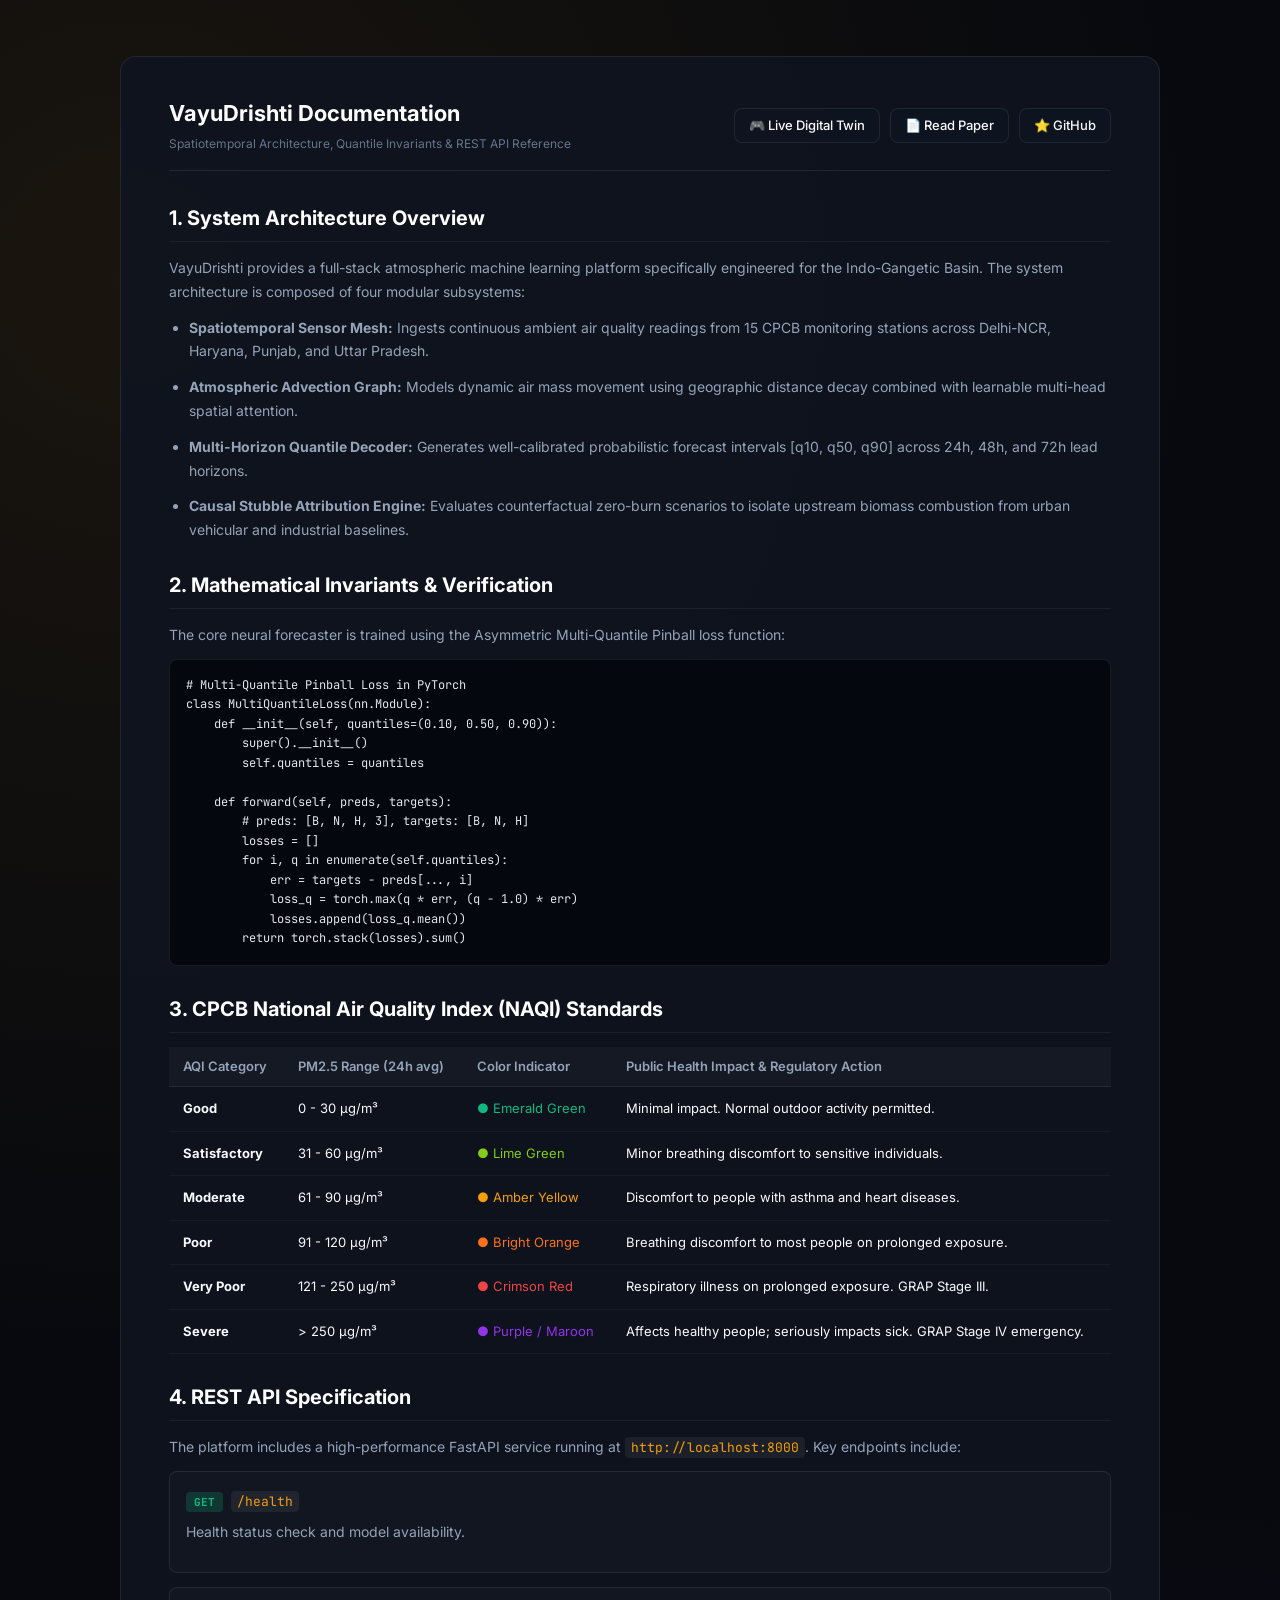
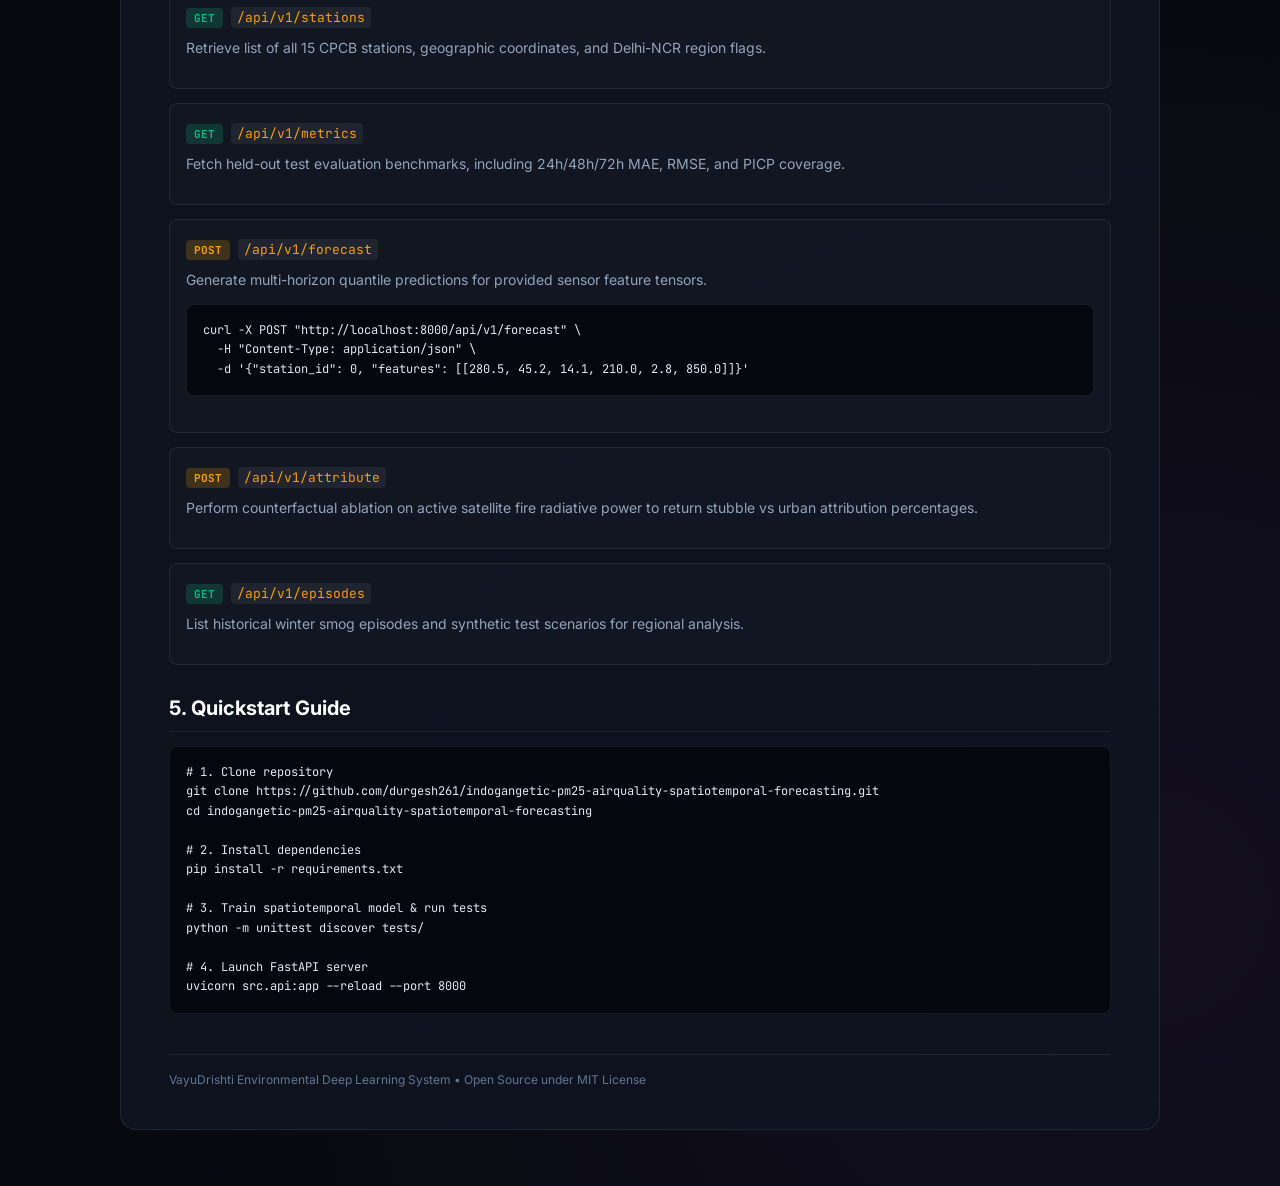
==== dashboard/docs.html @ 5406b661 "feat: add interactive digital twin simulation, paper manuscript, docs and GitHub Pages deployment" ====
<!DOCTYPE html>
<html lang="en">
<head>
  <meta charset="UTF-8">
  <meta name="viewport" content="width=device-width, initial-scale=1.0">
  <title>VayuDrishti: System Architecture & API Documentation</title>
  <link rel="preconnect" href="https://fonts.googleapis.com">
  <link rel="preconnect" href="https://fonts.gstatic.com" crossorigin>
  <link href="https://fonts.googleapis.com/css2?family=Inter:wght@400;500;600;700&family=JetBrains+Mono:wght@400;600&display=swap" rel="stylesheet">
  <link rel="stylesheet" href="styles.css">
  <style>
    .docs-container {
      max-width: 1040px;
      margin: 32px auto;
      background: var(--bg-card);
      border: 1px solid var(--border-card);
      border-radius: 16px;
      padding: 40px 48px;
    }
    .docs-nav {
      display: flex;
      justify-content: space-between;
      align-items: center;
      margin-bottom: 32px;
      padding-bottom: 16px;
      border-bottom: 1px solid var(--border-card);
    }
    h2 {
      font-size: 20px;
      font-weight: 700;
      color: #ffffff;
      margin: 28px 0 14px 0;
      border-bottom: 1px solid rgba(255,255,255,0.06);
      padding-bottom: 8px;
    }
    p, li {
      font-size: 14px;
      color: var(--text-muted);
      line-height: 1.7;
      margin-bottom: 12px;
    }
    ul {
      margin-left: 20px;
      margin-bottom: 16px;
    }
    code {
      font-family: var(--font-mono);
      background: rgba(255,255,255,0.06);
      padding: 2px 6px;
      border-radius: 4px;
      color: var(--accent-amber);
      font-size: 13px;
    }
    pre {
      background: #04070d;
      border: 1px solid var(--border-card);
      border-radius: 8px;
      padding: 16px;
      overflow-x: auto;
      margin-bottom: 20px;
    }
    pre code {
      background: none;
      padding: 0;
      color: #e2e8f0;
      font-size: 12px;
    }
    .endpoint-card {
      background: rgba(255, 255, 255, 0.02);
      border: 1px solid var(--border-card);
      border-radius: 8px;
      padding: 16px;
      margin-bottom: 14px;
    }
    .method-tag {
      font-family: var(--font-mono);
      font-size: 11px;
      font-weight: 700;
      padding: 3px 8px;
      border-radius: 4px;
      margin-right: 8px;
    }
    .method-get { background: rgba(16, 185, 129, 0.2); color: var(--accent-green); }
    .method-post { background: rgba(245, 158, 11, 0.2); color: var(--accent-amber); }
  </style>
</head>
<body>
  <div class="docs-container">
    <div class="docs-nav">
      <div>
        <h1 style="font-size: 22px; color: #fff;">VayuDrishti Documentation</h1>
        <span style="font-size: 12px; color: var(--text-dim);">Spatiotemporal Architecture, Quantile Invariants & REST API Reference</span>
      </div>
      <div style="display: flex; gap: 10px;">
        <a href="index.html" class="btn-link">🎮 Live Digital Twin</a>
        <a href="paper.html" class="btn-link">📄 Read Paper</a>
        <a href="https://github.com/durgesh261/indogangetic-pm25-airquality-spatiotemporal-forecasting" class="btn-link" target="_blank">⭐ GitHub</a>
      </div>
    </div>

    <h2>1. System Architecture Overview</h2>
    <p>
      VayuDrishti provides a full-stack atmospheric machine learning platform specifically engineered for the Indo-Gangetic Basin. The system architecture is composed of four modular subsystems:
    </p>
    <ul>
      <li><strong>Spatiotemporal Sensor Mesh:</strong> Ingests continuous ambient air quality readings from 15 CPCB monitoring stations across Delhi-NCR, Haryana, Punjab, and Uttar Pradesh.</li>
      <li><strong>Atmospheric Advection Graph:</strong> Models dynamic air mass movement using geographic distance decay combined with learnable multi-head spatial attention.</li>
      <li><strong>Multi-Horizon Quantile Decoder:</strong> Generates well-calibrated probabilistic forecast intervals [q10, q50, q90] across 24h, 48h, and 72h lead horizons.</li>
      <li><strong>Causal Stubble Attribution Engine:</strong> Evaluates counterfactual zero-burn scenarios to isolate upstream biomass combustion from urban vehicular and industrial baselines.</li>
    </ul>

    <h2>2. Mathematical Invariants & Verification</h2>
    <p>
      The core neural forecaster is trained using the Asymmetric Multi-Quantile Pinball loss function:
    </p>
    <pre><code># Multi-Quantile Pinball Loss in PyTorch
class MultiQuantileLoss(nn.Module):
    def __init__(self, quantiles=(0.10, 0.50, 0.90)):
        super().__init__()
        self.quantiles = quantiles

    def forward(self, preds, targets):
        # preds: [B, N, H, 3], targets: [B, N, H]
        losses = []
        for i, q in enumerate(self.quantiles):
            err = targets - preds[..., i]
            loss_q = torch.max(q * err, (q - 1.0) * err)
            losses.append(loss_q.mean())
        return torch.stack(losses).sum()</code></pre>

    <h2>3. CPCB National Air Quality Index (NAQI) Standards</h2>
    <div class="table-wrapper" style="margin-bottom: 20px;">
      <table>
        <thead>
          <tr>
            <th>AQI Category</th>
            <th>PM2.5 Range (24h avg)</th>
            <th>Color Indicator</th>
            <th>Public Health Impact & Regulatory Action</th>
          </tr>
        </thead>
        <tbody>
          <tr>
            <td><strong>Good</strong></td>
            <td>0 - 30 µg/m³</td>
            <td><span style="color: #10b981;">● Emerald Green</span></td>
            <td>Minimal impact. Normal outdoor activity permitted.</td>
          </tr>
          <tr>
            <td><strong>Satisfactory</strong></td>
            <td>31 - 60 µg/m³</td>
            <td><span style="color: #84cc16;">● Lime Green</span></td>
            <td>Minor breathing discomfort to sensitive individuals.</td>
          </tr>
          <tr>
            <td><strong>Moderate</strong></td>
            <td>61 - 90 µg/m³</td>
            <td><span style="color: #f59e0b;">● Amber Yellow</span></td>
            <td>Discomfort to people with asthma and heart diseases.</td>
          </tr>
          <tr>
            <td><strong>Poor</strong></td>
            <td>91 - 120 µg/m³</td>
            <td><span style="color: #f97316;">● Bright Orange</span></td>
            <td>Breathing discomfort to most people on prolonged exposure.</td>
          </tr>
          <tr>
            <td><strong>Very Poor</strong></td>
            <td>121 - 250 µg/m³</td>
            <td><span style="color: #ef4444;">● Crimson Red</span></td>
            <td>Respiratory illness on prolonged exposure. GRAP Stage III.</td>
          </tr>
          <tr>
            <td><strong>Severe</strong></td>
            <td>&gt; 250 µg/m³</td>
            <td><span style="color: #9333ea;">● Purple / Maroon</span></td>
            <td>Affects healthy people; seriously impacts sick. GRAP Stage IV emergency.</td>
          </tr>
        </tbody>
      </table>
    </div>

    <h2>4. REST API Specification</h2>
    <p>
      The platform includes a high-performance FastAPI service running at <code>http://localhost:8000</code>. Key endpoints include:
    </p>

    <div class="endpoint-card">
      <div><span class="method-tag method-get">GET</span><code>/health</code></div>
      <p style="margin-top: 8px;">Health status check and model availability.</p>
    </div>

    <div class="endpoint-card">
      <div><span class="method-tag method-get">GET</span><code>/api/v1/stations</code></div>
      <p style="margin-top: 8px;">Retrieve list of all 15 CPCB stations, geographic coordinates, and Delhi-NCR region flags.</p>
    </div>

    <div class="endpoint-card">
      <div><span class="method-tag method-get">GET</span><code>/api/v1/metrics</code></div>
      <p style="margin-top: 8px;">Fetch held-out test evaluation benchmarks, including 24h/48h/72h MAE, RMSE, and PICP coverage.</p>
    </div>

    <div class="endpoint-card">
      <div><span class="method-tag method-post">POST</span><code>/api/v1/forecast</code></div>
      <p style="margin-top: 8px;">Generate multi-horizon quantile predictions for provided sensor feature tensors.</p>
      <pre><code>curl -X POST "http://localhost:8000/api/v1/forecast" \
  -H "Content-Type: application/json" \
  -d '{"station_id": 0, "features": [[280.5, 45.2, 14.1, 210.0, 2.8, 850.0]]}'</code></pre>
    </div>

    <div class="endpoint-card">
      <div><span class="method-tag method-post">POST</span><code>/api/v1/attribute</code></div>
      <p style="margin-top: 8px;">Perform counterfactual ablation on active satellite fire radiative power to return stubble vs urban attribution percentages.</p>
    </div>

    <div class="endpoint-card">
      <div><span class="method-tag method-get">GET</span><code>/api/v1/episodes</code></div>
      <p style="margin-top: 8px;">List historical winter smog episodes and synthetic test scenarios for regional analysis.</p>
    </div>

    <h2>5. Quickstart Guide</h2>
    <pre><code># 1. Clone repository
git clone https://github.com/durgesh261/indogangetic-pm25-airquality-spatiotemporal-forecasting.git
cd indogangetic-pm25-airquality-spatiotemporal-forecasting

# 2. Install dependencies
pip install -r requirements.txt

# 3. Train spatiotemporal model & run tests
python -m unittest discover tests/

# 4. Launch FastAPI server
uvicorn src.api:app --reload --port 8000</code></pre>

    <footer style="margin-top: 40px; padding-top: 16px; border-top: 1px solid var(--border-card); font-size: 12px; color: var(--text-dim);">
      VayuDrishti Environmental Deep Learning System &bull; Open Source under MIT License
    </footer>
  </div>
</body>
</html>
---- dashboard/styles.css ----
:root {
  --bg-primary: #07090e;
  --bg-card: rgba(15, 20, 32, 0.85);
  --bg-card-hover: rgba(22, 29, 46, 0.95);
  --border-card: rgba(255, 255, 255, 0.08);

  --text-main: #f8fafc;
  --text-muted: #94a3b8;
  --text-dim: #64748b;

  --accent-amber: #f59e0b;
  --accent-fire: #ef4444;
  --accent-cyan: #06b6d4;
  --accent-green: #10b981;
  --accent-purple: #a855f7;
  --accent-blue: #3b82f6;

  --font-sans: 'Inter', -apple-system, BlinkMacSystemFont, 'Segoe UI', Roboto, sans-serif;
  --font-mono: 'JetBrains Mono', 'Fira Code', monospace;
}

* {
  box-sizing: border-box;
  margin: 0;
  padding: 0;
}

body {
  background-color: var(--bg-primary);
  color: var(--text-main);
  font-family: var(--font-sans);
  line-height: 1.5;
  min-height: 100vh;
  padding: 24px 32px;
  background-image: 
    radial-gradient(circle at 10% 10%, rgba(245, 158, 11, 0.08) 0%, transparent 40%),
    radial-gradient(circle at 90% 90%, rgba(168, 85, 247, 0.07) 0%, transparent 40%);
}

.container {
  max-width: 1440px;
  margin: 0 auto;
}

/* Header */
header {
  display: flex;
  justify-content: space-between;
  align-items: flex-start;
  margin-bottom: 24px;
  padding-bottom: 18px;
  border-bottom: 1px solid var(--border-card);
}

.title-area h1 {
  font-size: 26px;
  font-weight: 700;
  letter-spacing: -0.02em;
  display: flex;
  align-items: center;
  gap: 12px;
  background: linear-gradient(135deg, #ffffff 40%, var(--accent-amber));
  -webkit-background-clip: text;
  -webkit-text-fill-color: transparent;
}

.badge-tag {
  font-size: 11px;
  font-family: var(--font-mono);
  font-weight: 600;
  text-transform: uppercase;
  padding: 3px 8px;
  border-radius: 999px;
  background: rgba(245, 158, 11, 0.15);
  color: var(--accent-amber);
  border: 1px solid rgba(245, 158, 11, 0.4);
  -webkit-text-fill-color: var(--accent-amber);
}

.subtitle {
  color: var(--text-muted);
  font-size: 14px;
  margin-top: 4px;
}

.header-links {
  display: flex;
  gap: 10px;
}

.btn-link {
  display: inline-flex;
  align-items: center;
  gap: 6px;
  background: var(--bg-card);
  border: 1px solid var(--border-card);
  color: var(--text-main);
  padding: 7px 14px;
  border-radius: 8px;
  font-size: 13px;
  font-weight: 500;
  text-decoration: none;
  transition: all 0.2s ease;
}

.btn-link:hover {
  background: var(--bg-card-hover);
  border-color: rgba(255, 255, 255, 0.2);
  transform: translateY(-1px);
}

/* Controls Bar */
.controls-card {
  background: var(--bg-card);
  border: 1px solid var(--border-card);
  border-radius: 12px;
  padding: 16px 20px;
  margin-bottom: 20px;
  display: flex;
  flex-direction: column;
  gap: 14px;
}

.slider-container {
  display: flex;
  flex-direction: column;
  gap: 8px;
}

.slider-label-row {
  display: flex;
  justify-content: space-between;
  font-size: 13px;
  color: var(--text-muted);
}

.active-step-badge {
  color: var(--accent-amber);
  font-family: var(--font-mono);
}

.range-slider {
  -webkit-appearance: none;
  width: 100%;
  height: 6px;
  border-radius: 4px;
  background: rgba(255, 255, 255, 0.1);
  outline: none;
}

.range-slider::-webkit-slider-thumb {
  -webkit-appearance: none;
  appearance: none;
  width: 16px;
  height: 16px;
  border-radius: 50%;
  background: var(--accent-amber);
  cursor: pointer;
  box-shadow: 0 0 10px rgba(245, 158, 11, 0.6);
}

.controls-actions {
  display: flex;
  align-items: center;
  gap: 12px;
  flex-wrap: wrap;
}

.btn-ctrl {
  background: rgba(255, 255, 255, 0.05);
  border: 1px solid var(--border-card);
  color: var(--text-main);
  padding: 8px 16px;
  border-radius: 8px;
  font-size: 13px;
  font-weight: 600;
  cursor: pointer;
  transition: all 0.2s ease;
}

.btn-ctrl:hover {
  background: rgba(255, 255, 255, 0.1);
  border-color: rgba(255, 255, 255, 0.2);
}

.btn-ctrl.primary {
  background: var(--accent-amber);
  color: #190c04;
  border-color: var(--accent-amber);
}

.btn-ctrl.primary:hover {
  background: #fbbf24;
  box-shadow: 0 0 12px rgba(245, 158, 11, 0.4);
}

.btn-toggle-active {
  background: rgba(239, 68, 68, 0.2);
  border-color: var(--accent-fire);
  color: var(--accent-fire);
}

.filter-select {
  background: rgba(15, 20, 32, 0.95);
  color: var(--text-main);
  border: 1px solid var(--border-card);
  padding: 8px 12px;
  border-radius: 8px;
  font-size: 13px;
  outline: none;
  cursor: pointer;
}

/* Metrics HUD */
.metrics-grid {
  display: grid;
  grid-template-columns: repeat(auto-fit, minmax(220px, 1fr));
  gap: 16px;
  margin-bottom: 20px;
}

.metric-card {
  background: var(--bg-card);
  border: 1px solid var(--border-card);
  border-radius: 12px;
  padding: 16px 18px;
  display: flex;
  flex-direction: column;
  gap: 6px;
  position: relative;
  overflow: hidden;
}

.metric-card::before {
  content: '';
  position: absolute;
  top: 0;
  left: 0;
  width: 4px;
  height: 100%;
  background: var(--accent-amber);
  opacity: 0.8;
}

.metric-card.alert::before {
  background: var(--accent-fire);
}

.metric-card.success::before {
  background: var(--accent-green);
}

.metric-card.purple::before {
  background: var(--accent-purple);
}

.metric-title {
  font-size: 12px;
  text-transform: uppercase;
  letter-spacing: 0.05em;
  color: var(--text-muted);
  font-weight: 600;
}

.metric-value {
  font-size: 24px;
  font-weight: 700;
  font-family: var(--font-mono);
  color: #ffffff;
}

.metric-delta {
  font-size: 12px;
  font-weight: 500;
  display: flex;
  align-items: center;
  gap: 4px;
}

.delta-good {
  color: var(--accent-green);
}

.delta-warn {
  color: var(--accent-amber);
}

.delta-danger {
  color: var(--accent-fire);
}

/* Main Workspace Grid */
.workspace-grid {
  display: grid;
  grid-template-columns: 1.8fr 1.2fr;
  gap: 20px;
}

@media (max-width: 1024px) {
  .workspace-grid {
    grid-template-columns: 1fr;
  }
}

.canvas-card {
  background: var(--bg-card);
  border: 1px solid var(--border-card);
  border-radius: 12px;
  padding: 18px;
  display: flex;
  flex-direction: column;
}

.canvas-header {
  display: flex;
  justify-content: space-between;
  align-items: center;
  margin-bottom: 14px;
}

.canvas-header h2 {
  font-size: 16px;
  font-weight: 600;
  display: flex;
  align-items: center;
  gap: 8px;
}

.legend {
  display: flex;
  gap: 12px;
  font-size: 11px;
  color: var(--text-muted);
  flex-wrap: wrap;
}

.legend-item {
  display: flex;
  align-items: center;
  gap: 6px;
}

.dot {
  width: 9px;
  height: 9px;
  border-radius: 50%;
}

.dot-good { background: #10b981; }
.dot-mod { background: #f59e0b; }
.dot-poor { background: #f97316; }
.dot-vpoor { background: #ef4444; }
.dot-severe { background: #9333ea; box-shadow: 0 0 6px #9333ea; }
.dot-fire { background: #ff0055; box-shadow: 0 0 8px #ff0055; }

.canvas-wrapper {
  position: relative;
  width: 100%;
  height: 520px;
  background: #03060a;
  border: 1px solid rgba(255, 255, 255, 0.05);
  border-radius: 8px;
  overflow: hidden;
}

canvas {
  width: 100%;
  height: 100%;
  display: block;
}

/* Inspector Card */
.inspector-card {
  background: var(--bg-card);
  border: 1px solid var(--border-card);
  border-radius: 12px;
  padding: 18px;
  display: flex;
  flex-direction: column;
  gap: 16px;
  height: 588px;
  overflow-y: auto;
}

.inspector-card h2 {
  font-size: 16px;
  font-weight: 600;
  display: flex;
  align-items: center;
  justify-content: space-between;
  border-bottom: 1px solid var(--border-card);
  padding-bottom: 12px;
}

.aqi-badge {
  font-size: 11px;
  font-family: var(--font-mono);
  padding: 4px 8px;
  border-radius: 6px;
  font-weight: 700;
}

.aqi-severe {
  background: rgba(147, 51, 234, 0.2);
  color: #c084fc;
  border: 1px solid rgba(147, 51, 234, 0.4);
}

.aqi-vpoor {
  background: rgba(239, 68, 68, 0.2);
  color: var(--accent-fire);
  border: 1px solid rgba(239, 68, 68, 0.4);
}

.aqi-poor {
  background: rgba(249, 115, 22, 0.2);
  color: #fb923c;
  border: 1px solid rgba(249, 115, 22, 0.4);
}

.forecast-cards-grid {
  display: grid;
  grid-template-columns: repeat(3, 1fr);
  gap: 8px;
}

.horizon-card {
  background: rgba(255, 255, 255, 0.03);
  border: 1px solid rgba(255, 255, 255, 0.05);
  padding: 8px 10px;
  border-radius: 8px;
  text-align: center;
}

.horizon-title {
  font-size: 11px;
  color: var(--text-dim);
  text-transform: uppercase;
}

.horizon-median {
  font-size: 16px;
  font-weight: 700;
  font-family: var(--font-mono);
  color: #ffffff;
  margin: 2px 0;
}

.horizon-band {
  font-size: 10px;
  font-family: var(--font-mono);
  color: var(--text-muted);
}

/* Attribution Bar */
.attribution-container {
  display: flex;
  flex-direction: column;
  gap: 6px;
}

.attribution-bar-wrapper {
  height: 20px;
  background: rgba(255, 255, 255, 0.05);
  border-radius: 6px;
  overflow: hidden;
  display: flex;
}

.attr-stubble {
  background: linear-gradient(90deg, #ef4444, #f97316);
  height: 100%;
  transition: width 0.3s ease;
}

.attr-urban {
  background: #06b6d4;
  height: 100%;
  transition: width 0.3s ease;
}

.attr-labels {
  display: flex;
  justify-content: space-between;
  font-size: 11px;
  font-family: var(--font-mono);
}

.narrative-box {
  background: rgba(245, 158, 11, 0.06);
  border-left: 3px solid var(--accent-amber);
  padding: 12px 14px;
  border-radius: 0 8px 8px 0;
  font-size: 13px;
  line-height: 1.6;
  color: #e2e8f0;
}

.narrative-box.alert {
  background: rgba(239, 68, 68, 0.08);
  border-left-color: var(--accent-fire);
}

/* Benchmark Comparison Table */
.benchmark-card {
  background: var(--bg-card);
  border: 1px solid var(--border-card);
  border-radius: 12px;
  padding: 18px;
  margin-top: 20px;
}

.benchmark-card h2 {
  font-size: 16px;
  font-weight: 600;
  margin-bottom: 14px;
}

.table-wrapper {
  overflow-x: auto;
}

table {
  width: 100%;
  border-collapse: collapse;
  font-size: 13px;
  text-align: left;
}

th {
  padding: 10px 14px;
  background: rgba(255, 255, 255, 0.03);
  color: var(--text-muted);
  font-weight: 600;
  border-bottom: 1px solid var(--border-card);
}

td {
  padding: 12px 14px;
  border-bottom: 1px solid rgba(255, 255, 255, 0.04);
}

tr.highlight-row {
  background: rgba(245, 158, 11, 0.08);
  font-weight: 600;
  color: #ffffff;
}

tr.highlight-row td:first-child {
  color: var(--accent-amber);
}
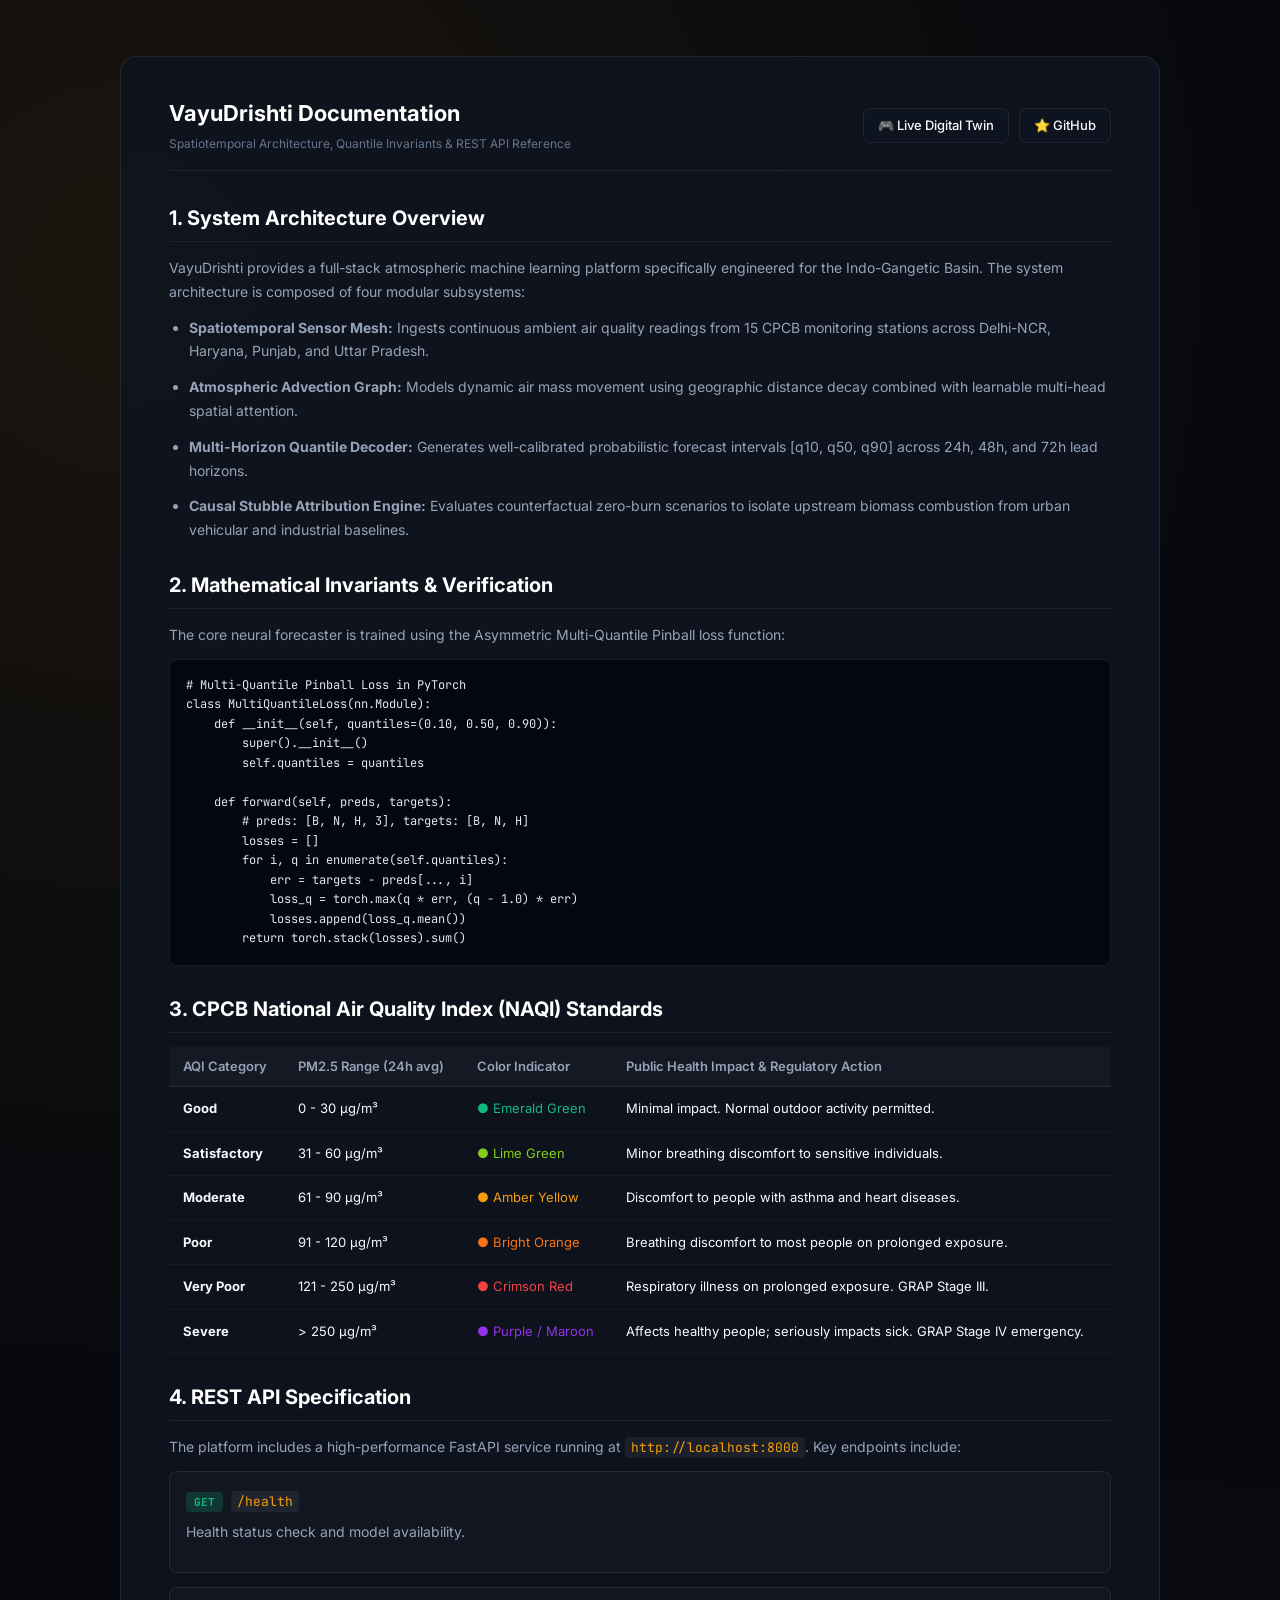
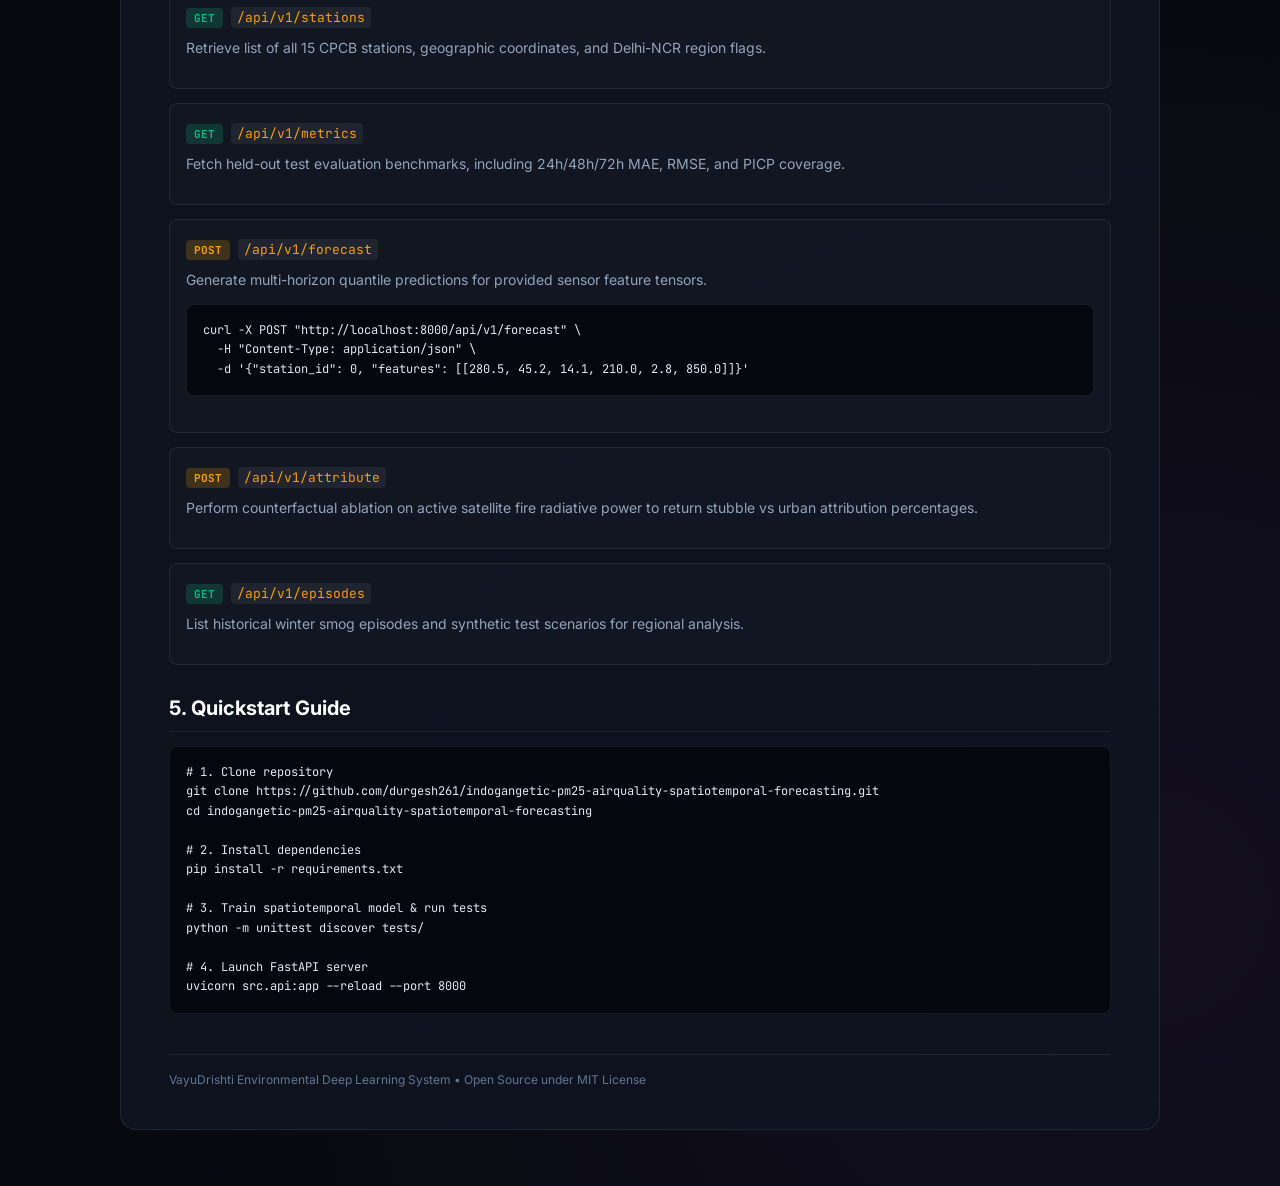
==== commit 5592f59f: "remove research paper manuscript from repository and simulation" ====
--- a/dashboard/docs.html
+++ b/dashboard/docs.html
@@ -93,7 +93,6 @@
       </div>
       <div style="display: flex; gap: 10px;">
         <a href="index.html" class="btn-link">🎮 Live Digital Twin</a>
-        <a href="paper.html" class="btn-link">📄 Read Paper</a>
         <a href="https://github.com/durgesh261/indogangetic-pm25-airquality-spatiotemporal-forecasting" class="btn-link" target="_blank">⭐ GitHub</a>
       </div>
     </div>
